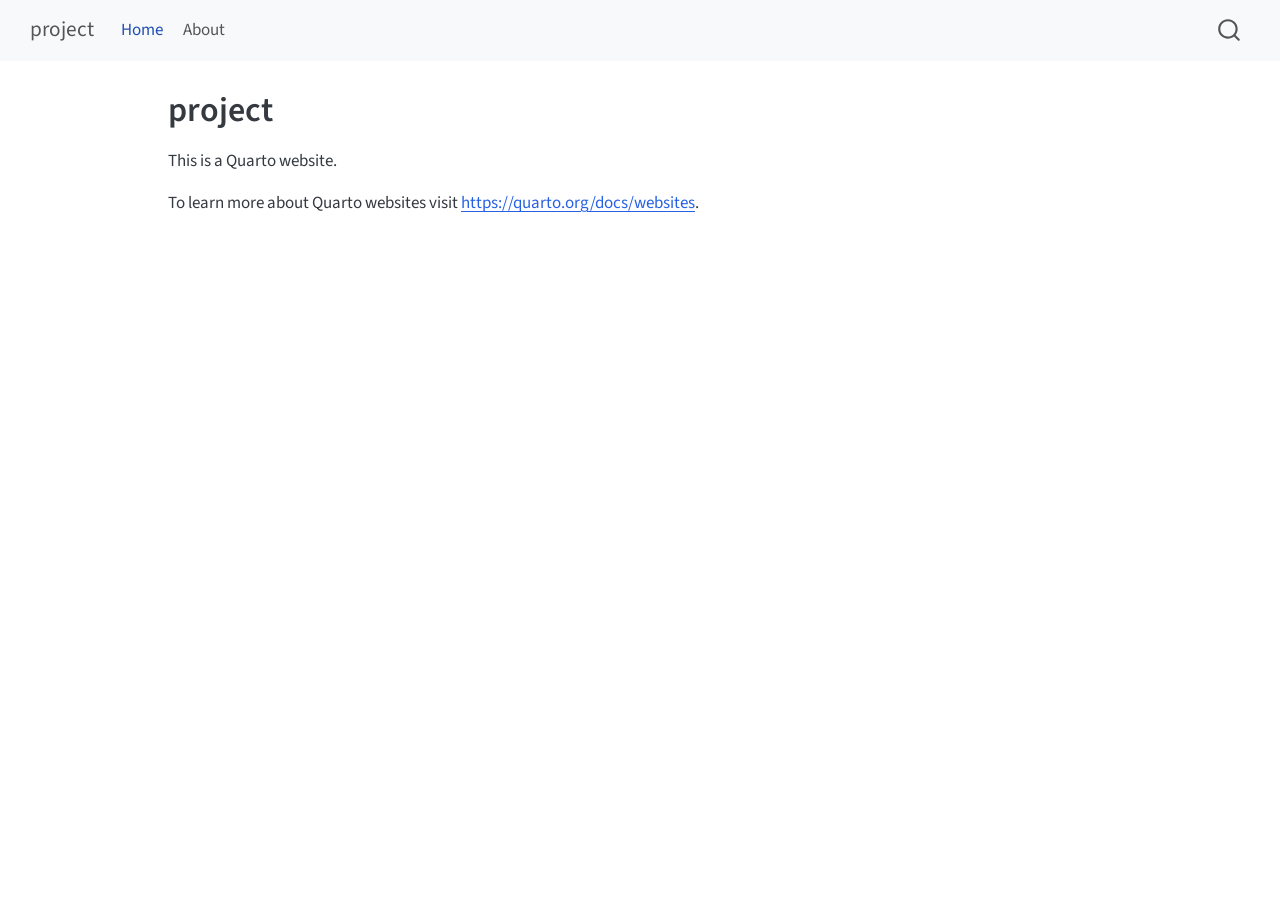
==== docs/index.html @ b856b07a "initial-commit" ====
<!DOCTYPE html>
<html xmlns="http://www.w3.org/1999/xhtml" lang="en" xml:lang="en"><head>

<meta charset="utf-8">
<meta name="generator" content="quarto-1.8.27">

<meta name="viewport" content="width=device-width, initial-scale=1.0, user-scalable=yes">


<title>project</title>
<style>
code{white-space: pre-wrap;}
span.smallcaps{font-variant: small-caps;}
div.columns{display: flex; gap: min(4vw, 1.5em);}
div.column{flex: auto; overflow-x: auto;}
div.hanging-indent{margin-left: 1.5em; text-indent: -1.5em;}
ul.task-list{list-style: none;}
ul.task-list li input[type="checkbox"] {
  width: 0.8em;
  margin: 0 0.8em 0.2em -1em; /* quarto-specific, see https://github.com/quarto-dev/quarto-cli/issues/4556 */ 
  vertical-align: middle;
}
</style>


<script src="site_libs/quarto-nav/quarto-nav.js"></script>
<script src="site_libs/quarto-nav/headroom.min.js"></script>
<script src="site_libs/clipboard/clipboard.min.js"></script>
<script src="site_libs/quarto-search/autocomplete.umd.js"></script>
<script src="site_libs/quarto-search/fuse.min.js"></script>
<script src="site_libs/quarto-search/quarto-search.js"></script>
<meta name="quarto:offset" content="./">
<script src="site_libs/quarto-html/quarto.js" type="module"></script>
<script src="site_libs/quarto-html/tabsets/tabsets.js" type="module"></script>
<script src="site_libs/quarto-html/axe/axe-check.js" type="module"></script>
<script src="site_libs/quarto-html/popper.min.js"></script>
<script src="site_libs/quarto-html/tippy.umd.min.js"></script>
<script src="site_libs/quarto-html/anchor.min.js"></script>
<link href="site_libs/quarto-html/tippy.css" rel="stylesheet">
<link href="site_libs/quarto-html/quarto-syntax-highlighting-ed96de9b727972fe78a7b5d16c58bf87.css" rel="stylesheet" id="quarto-text-highlighting-styles">
<script src="site_libs/bootstrap/bootstrap.min.js"></script>
<link href="site_libs/bootstrap/bootstrap-icons.css" rel="stylesheet">
<link href="site_libs/bootstrap/bootstrap-c82218b12ac0f327fa8bd7d074ce2147.min.css" rel="stylesheet" append-hash="true" id="quarto-bootstrap" data-mode="light">
<script id="quarto-search-options" type="application/json">{
  "location": "navbar",
  "copy-button": false,
  "collapse-after": 3,
  "panel-placement": "end",
  "type": "overlay",
  "limit": 50,
  "keyboard-shortcut": [
    "f",
    "/",
    "s"
  ],
  "show-item-context": false,
  "language": {
    "search-no-results-text": "No results",
    "search-matching-documents-text": "matching documents",
    "search-copy-link-title": "Copy link to search",
    "search-hide-matches-text": "Hide additional matches",
    "search-more-match-text": "more match in this document",
    "search-more-matches-text": "more matches in this document",
    "search-clear-button-title": "Clear",
    "search-text-placeholder": "",
    "search-detached-cancel-button-title": "Cancel",
    "search-submit-button-title": "Submit",
    "search-label": "Search"
  }
}</script>


<link rel="stylesheet" href="styles.css">
</head>

<body class="nav-fixed quarto-light">

<div id="quarto-search-results"></div>
  <header id="quarto-header" class="headroom fixed-top">
    <nav class="navbar navbar-expand-lg " data-bs-theme="dark">
      <div class="navbar-container container-fluid">
      <div class="navbar-brand-container mx-auto">
    <a class="navbar-brand" href="./index.html">
    <span class="navbar-title">project</span>
    </a>
  </div>
            <div id="quarto-search" class="" title="Search"></div>
          <button class="navbar-toggler" type="button" data-bs-toggle="collapse" data-bs-target="#navbarCollapse" aria-controls="navbarCollapse" role="menu" aria-expanded="false" aria-label="Toggle navigation" onclick="if (window.quartoToggleHeadroom) { window.quartoToggleHeadroom(); }">
  <span class="navbar-toggler-icon"></span>
</button>
          <div class="collapse navbar-collapse" id="navbarCollapse">
            <ul class="navbar-nav navbar-nav-scroll me-auto">
  <li class="nav-item">
    <a class="nav-link active" href="./index.html" aria-current="page"> 
<span class="menu-text">Home</span></a>
  </li>  
  <li class="nav-item">
    <a class="nav-link" href="./about.html"> 
<span class="menu-text">About</span></a>
  </li>  
</ul>
          </div> <!-- /navcollapse -->
            <div class="quarto-navbar-tools">
</div>
      </div> <!-- /container-fluid -->
    </nav>
</header>
<!-- content -->
<div id="quarto-content" class="quarto-container page-columns page-rows-contents page-layout-article page-navbar">
<!-- sidebar -->
<!-- margin-sidebar -->
    <div id="quarto-margin-sidebar" class="sidebar margin-sidebar zindex-bottom">
        
    </div>
<!-- main -->
<main class="content" id="quarto-document-content">

<header id="title-block-header" class="quarto-title-block default">
<div class="quarto-title">
<h1 class="title">project</h1>
</div>



<div class="quarto-title-meta">

    
  
    
  </div>
  


</header>


<p>This is a Quarto website.</p>
<p>To learn more about Quarto websites visit <a href="https://quarto.org/docs/websites" class="uri">https://quarto.org/docs/websites</a>.</p>



</main> <!-- /main -->
<script id="quarto-html-after-body" type="application/javascript">
  window.document.addEventListener("DOMContentLoaded", function (event) {
    const icon = "";
    const anchorJS = new window.AnchorJS();
    anchorJS.options = {
      placement: 'right',
      icon: icon
    };
    anchorJS.add('.anchored');
    const isCodeAnnotation = (el) => {
      for (const clz of el.classList) {
        if (clz.startsWith('code-annotation-')) {                     
          return true;
        }
      }
      return false;
    }
    const onCopySuccess = function(e) {
      // button target
      const button = e.trigger;
      // don't keep focus
      button.blur();
      // flash "checked"
      button.classList.add('code-copy-button-checked');
      var currentTitle = button.getAttribute("title");
      button.setAttribute("title", "Copied!");
      let tooltip;
      if (window.bootstrap) {
        button.setAttribute("data-bs-toggle", "tooltip");
        button.setAttribute("data-bs-placement", "left");
        button.setAttribute("data-bs-title", "Copied!");
        tooltip = new bootstrap.Tooltip(button, 
          { trigger: "manual", 
            customClass: "code-copy-button-tooltip",
            offset: [0, -8]});
        tooltip.show();    
      }
      setTimeout(function() {
        if (tooltip) {
          tooltip.hide();
          button.removeAttribute("data-bs-title");
          button.removeAttribute("data-bs-toggle");
          button.removeAttribute("data-bs-placement");
        }
        button.setAttribute("title", currentTitle);
        button.classList.remove('code-copy-button-checked');
      }, 1000);
      // clear code selection
      e.clearSelection();
    }
    const getTextToCopy = function(trigger) {
      const outerScaffold = trigger.parentElement.cloneNode(true);
      const codeEl = outerScaffold.querySelector('code');
      for (const childEl of codeEl.children) {
        if (isCodeAnnotation(childEl)) {
          childEl.remove();
        }
      }
      return codeEl.innerText;
    }
    const clipboard = new window.ClipboardJS('.code-copy-button:not([data-in-quarto-modal])', {
      text: getTextToCopy
    });
    clipboard.on('success', onCopySuccess);
    if (window.document.getElementById('quarto-embedded-source-code-modal')) {
      const clipboardModal = new window.ClipboardJS('.code-copy-button[data-in-quarto-modal]', {
        text: getTextToCopy,
        container: window.document.getElementById('quarto-embedded-source-code-modal')
      });
      clipboardModal.on('success', onCopySuccess);
    }
      var localhostRegex = new RegExp(/^(?:http|https):\/\/localhost\:?[0-9]*\//);
      var mailtoRegex = new RegExp(/^mailto:/);
        var filterRegex = new RegExp('/' + window.location.host + '/');
      var isInternal = (href) => {
          return filterRegex.test(href) || localhostRegex.test(href) || mailtoRegex.test(href);
      }
      // Inspect non-navigation links and adorn them if external
     var links = window.document.querySelectorAll('a[href]:not(.nav-link):not(.navbar-brand):not(.toc-action):not(.sidebar-link):not(.sidebar-item-toggle):not(.pagination-link):not(.no-external):not([aria-hidden]):not(.dropdown-item):not(.quarto-navigation-tool):not(.about-link)');
      for (var i=0; i<links.length; i++) {
        const link = links[i];
        if (!isInternal(link.href)) {
          // undo the damage that might have been done by quarto-nav.js in the case of
          // links that we want to consider external
          if (link.dataset.originalHref !== undefined) {
            link.href = link.dataset.originalHref;
          }
        }
      }
    function tippyHover(el, contentFn, onTriggerFn, onUntriggerFn) {
      const config = {
        allowHTML: true,
        maxWidth: 500,
        delay: 100,
        arrow: false,
        appendTo: function(el) {
            return el.parentElement;
        },
        interactive: true,
        interactiveBorder: 10,
        theme: 'quarto',
        placement: 'bottom-start',
      };
      if (contentFn) {
        config.content = contentFn;
      }
      if (onTriggerFn) {
        config.onTrigger = onTriggerFn;
      }
      if (onUntriggerFn) {
        config.onUntrigger = onUntriggerFn;
      }
      window.tippy(el, config); 
    }
    const noterefs = window.document.querySelectorAll('a[role="doc-noteref"]');
    for (var i=0; i<noterefs.length; i++) {
      const ref = noterefs[i];
      tippyHover(ref, function() {
        // use id or data attribute instead here
        let href = ref.getAttribute('data-footnote-href') || ref.getAttribute('href');
        try { href = new URL(href).hash; } catch {}
        const id = href.replace(/^#\/?/, "");
        const note = window.document.getElementById(id);
        if (note) {
          return note.innerHTML;
        } else {
          return "";
        }
      });
    }
    const xrefs = window.document.querySelectorAll('a.quarto-xref');
    const processXRef = (id, note) => {
      // Strip column container classes
      const stripColumnClz = (el) => {
        el.classList.remove("page-full", "page-columns");
        if (el.children) {
          for (const child of el.children) {
            stripColumnClz(child);
          }
        }
      }
      stripColumnClz(note)
      if (id === null || id.startsWith('sec-')) {
        // Special case sections, only their first couple elements
        const container = document.createElement("div");
        if (note.children && note.children.length > 2) {
          container.appendChild(note.children[0].cloneNode(true));
          for (let i = 1; i < note.children.length; i++) {
            const child = note.children[i];
            if (child.tagName === "P" && child.innerText === "") {
              continue;
            } else {
              container.appendChild(child.cloneNode(true));
              break;
            }
          }
          if (window.Quarto?.typesetMath) {
            window.Quarto.typesetMath(container);
          }
          return container.innerHTML
        } else {
          if (window.Quarto?.typesetMath) {
            window.Quarto.typesetMath(note);
          }
          return note.innerHTML;
        }
      } else {
        // Remove any anchor links if they are present
        const anchorLink = note.querySelector('a.anchorjs-link');
        if (anchorLink) {
          anchorLink.remove();
        }
        if (window.Quarto?.typesetMath) {
          window.Quarto.typesetMath(note);
        }
        if (note.classList.contains("callout")) {
          return note.outerHTML;
        } else {
          return note.innerHTML;
        }
      }
    }
    for (var i=0; i<xrefs.length; i++) {
      const xref = xrefs[i];
      tippyHover(xref, undefined, function(instance) {
        instance.disable();
        let url = xref.getAttribute('href');
        let hash = undefined; 
        if (url.startsWith('#')) {
          hash = url;
        } else {
          try { hash = new URL(url).hash; } catch {}
        }
        if (hash) {
          const id = hash.replace(/^#\/?/, "");
          const note = window.document.getElementById(id);
          if (note !== null) {
            try {
              const html = processXRef(id, note.cloneNode(true));
              instance.setContent(html);
            } finally {
              instance.enable();
              instance.show();
            }
          } else {
            // See if we can fetch this
            fetch(url.split('#')[0])
            .then(res => res.text())
            .then(html => {
              const parser = new DOMParser();
              const htmlDoc = parser.parseFromString(html, "text/html");
              const note = htmlDoc.getElementById(id);
              if (note !== null) {
                const html = processXRef(id, note);
                instance.setContent(html);
              } 
            }).finally(() => {
              instance.enable();
              instance.show();
            });
          }
        } else {
          // See if we can fetch a full url (with no hash to target)
          // This is a special case and we should probably do some content thinning / targeting
          fetch(url)
          .then(res => res.text())
          .then(html => {
            const parser = new DOMParser();
            const htmlDoc = parser.parseFromString(html, "text/html");
            const note = htmlDoc.querySelector('main.content');
            if (note !== null) {
              // This should only happen for chapter cross references
              // (since there is no id in the URL)
              // remove the first header
              if (note.children.length > 0 && note.children[0].tagName === "HEADER") {
                note.children[0].remove();
              }
              const html = processXRef(null, note);
              instance.setContent(html);
            } 
          }).finally(() => {
            instance.enable();
            instance.show();
          });
        }
      }, function(instance) {
      });
    }
        let selectedAnnoteEl;
        const selectorForAnnotation = ( cell, annotation) => {
          let cellAttr = 'data-code-cell="' + cell + '"';
          let lineAttr = 'data-code-annotation="' +  annotation + '"';
          const selector = 'span[' + cellAttr + '][' + lineAttr + ']';
          return selector;
        }
        const selectCodeLines = (annoteEl) => {
          const doc = window.document;
          const targetCell = annoteEl.getAttribute("data-target-cell");
          const targetAnnotation = annoteEl.getAttribute("data-target-annotation");
          const annoteSpan = window.document.querySelector(selectorForAnnotation(targetCell, targetAnnotation));
          const lines = annoteSpan.getAttribute("data-code-lines").split(",");
          const lineIds = lines.map((line) => {
            return targetCell + "-" + line;
          })
          let top = null;
          let height = null;
          let parent = null;
          if (lineIds.length > 0) {
              //compute the position of the single el (top and bottom and make a div)
              const el = window.document.getElementById(lineIds[0]);
              top = el.offsetTop;
              height = el.offsetHeight;
              parent = el.parentElement.parentElement;
            if (lineIds.length > 1) {
              const lastEl = window.document.getElementById(lineIds[lineIds.length - 1]);
              const bottom = lastEl.offsetTop + lastEl.offsetHeight;
              height = bottom - top;
            }
            if (top !== null && height !== null && parent !== null) {
              // cook up a div (if necessary) and position it 
              let div = window.document.getElementById("code-annotation-line-highlight");
              if (div === null) {
                div = window.document.createElement("div");
                div.setAttribute("id", "code-annotation-line-highlight");
                div.style.position = 'absolute';
                parent.appendChild(div);
              }
              div.style.top = top - 2 + "px";
              div.style.height = height + 4 + "px";
              div.style.left = 0;
              let gutterDiv = window.document.getElementById("code-annotation-line-highlight-gutter");
              if (gutterDiv === null) {
                gutterDiv = window.document.createElement("div");
                gutterDiv.setAttribute("id", "code-annotation-line-highlight-gutter");
                gutterDiv.style.position = 'absolute';
                const codeCell = window.document.getElementById(targetCell);
                const gutter = codeCell.querySelector('.code-annotation-gutter');
                gutter.appendChild(gutterDiv);
              }
              gutterDiv.style.top = top - 2 + "px";
              gutterDiv.style.height = height + 4 + "px";
            }
            selectedAnnoteEl = annoteEl;
          }
        };
        const unselectCodeLines = () => {
          const elementsIds = ["code-annotation-line-highlight", "code-annotation-line-highlight-gutter"];
          elementsIds.forEach((elId) => {
            const div = window.document.getElementById(elId);
            if (div) {
              div.remove();
            }
          });
          selectedAnnoteEl = undefined;
        };
          // Handle positioning of the toggle
      window.addEventListener(
        "resize",
        throttle(() => {
          elRect = undefined;
          if (selectedAnnoteEl) {
            selectCodeLines(selectedAnnoteEl);
          }
        }, 10)
      );
      function throttle(fn, ms) {
      let throttle = false;
      let timer;
        return (...args) => {
          if(!throttle) { // first call gets through
              fn.apply(this, args);
              throttle = true;
          } else { // all the others get throttled
              if(timer) clearTimeout(timer); // cancel #2
              timer = setTimeout(() => {
                fn.apply(this, args);
                timer = throttle = false;
              }, ms);
          }
        };
      }
        // Attach click handler to the DT
        const annoteDls = window.document.querySelectorAll('dt[data-target-cell]');
        for (const annoteDlNode of annoteDls) {
          annoteDlNode.addEventListener('click', (event) => {
            const clickedEl = event.target;
            if (clickedEl !== selectedAnnoteEl) {
              unselectCodeLines();
              const activeEl = window.document.querySelector('dt[data-target-cell].code-annotation-active');
              if (activeEl) {
                activeEl.classList.remove('code-annotation-active');
              }
              selectCodeLines(clickedEl);
              clickedEl.classList.add('code-annotation-active');
            } else {
              // Unselect the line
              unselectCodeLines();
              clickedEl.classList.remove('code-annotation-active');
            }
          });
        }
    const findCites = (el) => {
      const parentEl = el.parentElement;
      if (parentEl) {
        const cites = parentEl.dataset.cites;
        if (cites) {
          return {
            el,
            cites: cites.split(' ')
          };
        } else {
          return findCites(el.parentElement)
        }
      } else {
        return undefined;
      }
    };
    var bibliorefs = window.document.querySelectorAll('a[role="doc-biblioref"]');
    for (var i=0; i<bibliorefs.length; i++) {
      const ref = bibliorefs[i];
      const citeInfo = findCites(ref);
      if (citeInfo) {
        tippyHover(citeInfo.el, function() {
          var popup = window.document.createElement('div');
          citeInfo.cites.forEach(function(cite) {
            var citeDiv = window.document.createElement('div');
            citeDiv.classList.add('hanging-indent');
            citeDiv.classList.add('csl-entry');
            var biblioDiv = window.document.getElementById('ref-' + cite);
            if (biblioDiv) {
              citeDiv.innerHTML = biblioDiv.innerHTML;
            }
            popup.appendChild(citeDiv);
          });
          return popup.innerHTML;
        });
      }
    }
  });
  </script>
</div> <!-- /content -->




</body></html>
---- docs/site_libs/quarto-html/tippy.css ----
.tippy-box[data-animation=fade][data-state=hidden]{opacity:0}[data-tippy-root]{max-width:calc(100vw - 10px)}.tippy-box{position:relative;background-color:#333;color:#fff;border-radius:4px;font-size:14px;line-height:1.4;white-space:normal;outline:0;transition-property:transform,visibility,opacity}.tippy-box[data-placement^=top]>.tippy-arrow{bottom:0}.tippy-box[data-placement^=top]>.tippy-arrow:before{bottom:-7px;left:0;border-width:8px 8px 0;border-top-color:initial;transform-origin:center top}.tippy-box[data-placement^=bottom]>.tippy-arrow{top:0}.tippy-box[data-placement^=bottom]>.tippy-arrow:before{top:-7px;left:0;border-width:0 8px 8px;border-bottom-color:initial;transform-origin:center bottom}.tippy-box[data-placement^=left]>.tippy-arrow{right:0}.tippy-box[data-placement^=left]>.tippy-arrow:before{border-width:8px 0 8px 8px;border-left-color:initial;right:-7px;transform-origin:center left}.tippy-box[data-placement^=right]>.tippy-arrow{left:0}.tippy-box[data-placement^=right]>.tippy-arrow:before{left:-7px;border-width:8px 8px 8px 0;border-right-color:initial;transform-origin:center right}.tippy-box[data-inertia][data-state=visible]{transition-timing-function:cubic-bezier(.54,1.5,.38,1.11)}.tippy-arrow{width:16px;height:16px;color:#333}.tippy-arrow:before{content:"";position:absolute;border-color:transparent;border-style:solid}.tippy-content{position:relative;padding:5px 9px;z-index:1}
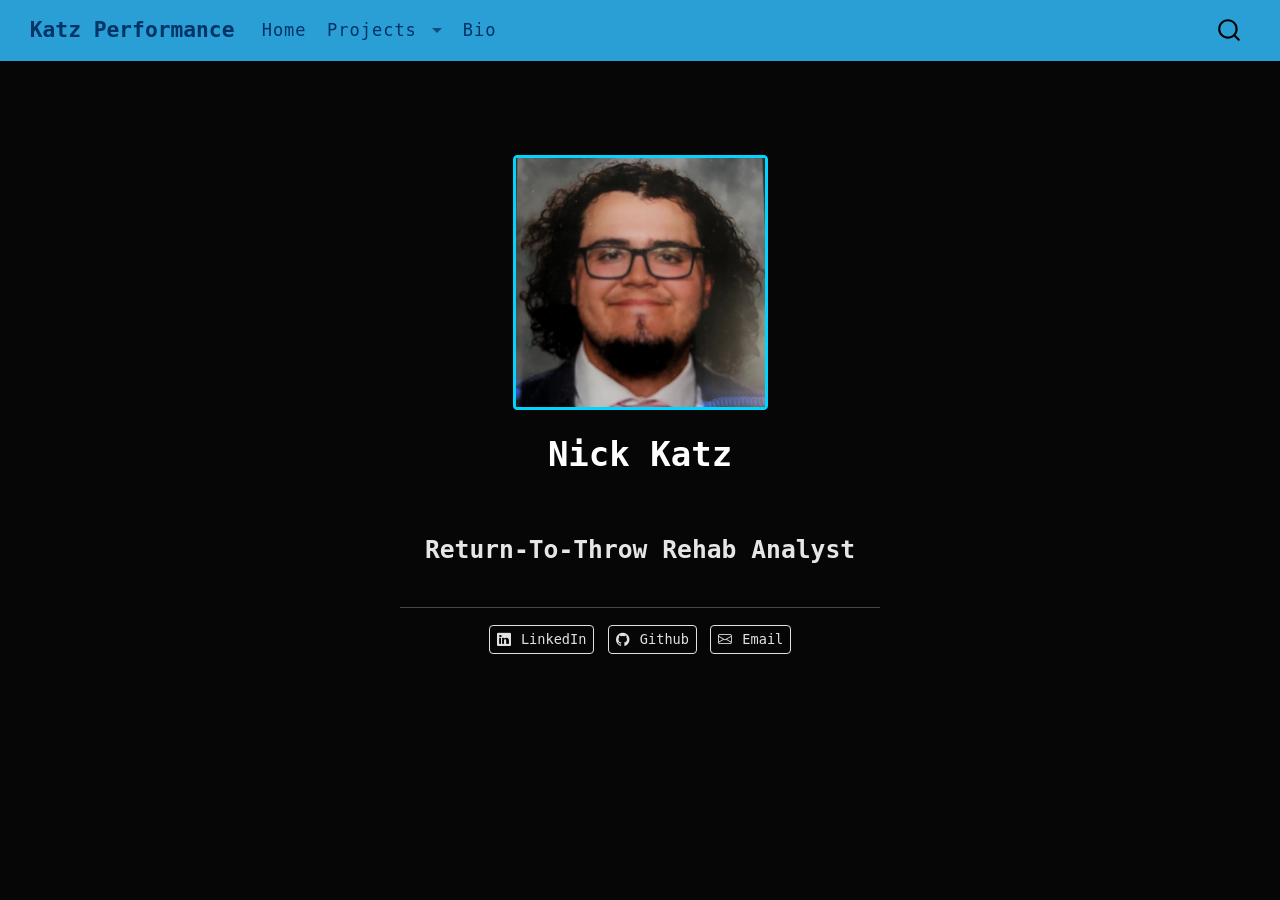
==== commit cf5d7f28: "updated commit" ====
--- a/docs/index.html
+++ b/docs/index.html
@@ -7,7 +7,7 @@
 <meta name="viewport" content="width=device-width, initial-scale=1.0, user-scalable=yes">
 
 
-<title>project</title>
+<title>Nick Katz – Katz Performance</title>
 <style>
 code{white-space: pre-wrap;}
 span.smallcaps{font-variant: small-caps;}
@@ -35,12 +35,11 @@
 <script src="site_libs/quarto-html/axe/axe-check.js" type="module"></script>
 <script src="site_libs/quarto-html/popper.min.js"></script>
 <script src="site_libs/quarto-html/tippy.umd.min.js"></script>
-<script src="site_libs/quarto-html/anchor.min.js"></script>
 <link href="site_libs/quarto-html/tippy.css" rel="stylesheet">
-<link href="site_libs/quarto-html/quarto-syntax-highlighting-ed96de9b727972fe78a7b5d16c58bf87.css" rel="stylesheet" id="quarto-text-highlighting-styles">
+<link href="site_libs/quarto-html/quarto-syntax-highlighting-dark-4d9afe2b8d18ee9fa5d0d57b5ed4214d.css" rel="stylesheet" id="quarto-text-highlighting-styles">
 <script src="site_libs/bootstrap/bootstrap.min.js"></script>
 <link href="site_libs/bootstrap/bootstrap-icons.css" rel="stylesheet">
-<link href="site_libs/bootstrap/bootstrap-c82218b12ac0f327fa8bd7d074ce2147.min.css" rel="stylesheet" append-hash="true" id="quarto-bootstrap" data-mode="light">
+<link href="site_libs/bootstrap/bootstrap-028e46e367ae07a142f5da7c321a5e4a.min.css" rel="stylesheet" append-hash="true" id="quarto-bootstrap" data-mode="dark">
 <script id="quarto-search-options" type="application/json">{
   "location": "navbar",
   "copy-button": false,
@@ -73,7 +72,7 @@
 <link rel="stylesheet" href="styles.css">
 </head>
 
-<body class="nav-fixed quarto-light">
+<body class="nav-fixed fullcontent quarto-light">
 
 <div id="quarto-search-results"></div>
   <header id="quarto-header" class="headroom fixed-top">
@@ -81,7 +80,7 @@
       <div class="navbar-container container-fluid">
       <div class="navbar-brand-container mx-auto">
     <a class="navbar-brand" href="./index.html">
-    <span class="navbar-title">project</span>
+    <span class="navbar-title">Katz Performance</span>
     </a>
   </div>
             <div id="quarto-search" class="" title="Search"></div>
@@ -94,9 +93,28 @@
     <a class="nav-link active" href="./index.html" aria-current="page"> 
 <span class="menu-text">Home</span></a>
   </li>  
+  <li class="nav-item dropdown ">
+    <a class="nav-link dropdown-toggle" href="#" id="nav-menu-projects" role="link" data-bs-toggle="dropdown" aria-expanded="false">
+ <span class="menu-text">Projects</span>
+    </a>
+    <ul class="dropdown-menu" aria-labelledby="nav-menu-projects">    
+        <li>
+    <a class="dropdown-item" href="./class-projects.qmd">
+ <span class="dropdown-text">CMSC 405 Projects</span></a>
+  </li>  
+        <li>
+    <a class="dropdown-item" href="./general-projects.qmd">
+ <span class="dropdown-text">Case Studies</span></a>
+  </li>  
+        <li>
+    <a class="dropdown-item" href="./research-projects.qmd">
+ <span class="dropdown-text">Formal Research Projects</span></a>
+  </li>  
+    </ul>
+  </li>
   <li class="nav-item">
     <a class="nav-link" href="./about.html"> 
-<span class="menu-text">About</span></a>
+<span class="menu-text">Bio</span></a>
   </li>  
 </ul>
           </div> <!-- /navcollapse -->
@@ -109,46 +127,43 @@
 <div id="quarto-content" class="quarto-container page-columns page-rows-contents page-layout-article page-navbar">
 <!-- sidebar -->
 <!-- margin-sidebar -->
-    <div id="quarto-margin-sidebar" class="sidebar margin-sidebar zindex-bottom">
-        
-    </div>
+    
 <!-- main -->
-<main class="content" id="quarto-document-content">
-
-<header id="title-block-header" class="quarto-title-block default">
+<div class="quarto-about-jolla">
+  <img src="images/profile.jpg" class="about-image
+  rounded " style="width: 15em;">
+ <header id="title-block-header" class="quarto-title-block default">
 <div class="quarto-title">
-<h1 class="title">project</h1>
+<h1 class="title">Nick Katz</h1>
 </div>
-
-
-
 <div class="quarto-title-meta">
-
-    
-  
-    
   </div>
-  
-
-
-</header>
-
-
-<p>This is a Quarto website.</p>
-<p>To learn more about Quarto websites visit <a href="https://quarto.org/docs/websites" class="uri">https://quarto.org/docs/websites</a>.</p>
-
-
-
-</main> <!-- /main -->
+</header><main class="content" id="quarto-document-content">
+<section id="return-to-throw-rehab-analyst" class="level3">
+<h3 data-anchor-id="return-to-throw-rehab-analyst">Return-To-Throw Rehab Analyst</h3>
+
+
+</section>
+</main> 
+  <hr class="about-sep">
+   <div class="about-links">
+  <a href="https://www.linkedin.com/in/nick-katz-97bb04255/" class="about-link" rel="" target="">
+    <i class="bi bi-linkedin"></i>
+     <span class="about-link-text">LinkedIn</span>
+  </a>
+  <a href="https://github.com/nickkatz625" class="about-link" rel="" target="">
+    <i class="bi bi-github"></i>
+     <span class="about-link-text">Github</span>
+  </a>
+  <a href="mailto:nickkatz575@gmail.com" class="about-link" rel="" target="">
+    <i class="bi bi-envelope"></i>
+     <span class="about-link-text">Email</span>
+  </a>
+</div>
+</div>
+ <!-- /main -->
 <script id="quarto-html-after-body" type="application/javascript">
   window.document.addEventListener("DOMContentLoaded", function (event) {
-    const icon = "";
-    const anchorJS = new window.AnchorJS();
-    anchorJS.options = {
-      placement: 'right',
-      icon: icon
-    };
-    anchorJS.add('.anchored');
     const isCodeAnnotation = (el) => {
       for (const clz of el.classList) {
         if (clz.startsWith('code-annotation-')) {                     
--- a/docs/site_libs/quarto-html/quarto-syntax-highlighting-dark-4d9afe2b8d18ee9fa5d0d57b5ed4214d.css
+++ b/docs/site_libs/quarto-html/quarto-syntax-highlighting-dark-4d9afe2b8d18ee9fa5d0d57b5ed4214d.css
@@ -0,0 +1,219 @@
+/* quarto syntax highlight colors */
+:root {
+  --quarto-hl-al-color: #f07178;
+  --quarto-hl-an-color: #d4d0ab;
+  --quarto-hl-at-color: #00e0e0;
+  --quarto-hl-bn-color: #d4d0ab;
+  --quarto-hl-bu-color: #abe338;
+  --quarto-hl-ch-color: #abe338;
+  --quarto-hl-co-color: #f8f8f2;
+  --quarto-hl-cv-color: #ffd700;
+  --quarto-hl-cn-color: #ffd700;
+  --quarto-hl-cf-color: #ffa07a;
+  --quarto-hl-dt-color: #ffa07a;
+  --quarto-hl-dv-color: #d4d0ab;
+  --quarto-hl-do-color: #f8f8f2;
+  --quarto-hl-er-color: #f07178;
+  --quarto-hl-ex-color: #00e0e0;
+  --quarto-hl-fl-color: #d4d0ab;
+  --quarto-hl-fu-color: #ffa07a;
+  --quarto-hl-im-color: #abe338;
+  --quarto-hl-in-color: #d4d0ab;
+  --quarto-hl-kw-color: #ffa07a;
+  --quarto-hl-op-color: #ffa07a;
+  --quarto-hl-ot-color: #00e0e0;
+  --quarto-hl-pp-color: #dcc6e0;
+  --quarto-hl-re-color: #00e0e0;
+  --quarto-hl-sc-color: #abe338;
+  --quarto-hl-ss-color: #abe338;
+  --quarto-hl-st-color: #abe338;
+  --quarto-hl-va-color: #00e0e0;
+  --quarto-hl-vs-color: #abe338;
+  --quarto-hl-wa-color: #dcc6e0;
+}
+
+/* other quarto variables */
+:root {
+  --quarto-font-monospace: SFMono-Regular, Menlo, Monaco, Consolas, "Liberation Mono", "Courier New", monospace;
+}
+
+/* syntax highlight based on Pandoc's rules */
+pre > code.sourceCode > span {
+  color: #f8f8f2;
+}
+
+code.sourceCode > span {
+  color: #f8f8f2;
+}
+
+div.sourceCode,
+div.sourceCode pre.sourceCode {
+  color: #f8f8f2;
+}
+
+/* Normal */
+code span {
+  color: #f8f8f2;
+}
+
+/* Alert */
+code span.al {
+  color: #f07178;
+}
+
+/* Annotation */
+code span.an {
+  color: #d4d0ab;
+}
+
+/* Attribute */
+code span.at {
+  color: #00e0e0;
+}
+
+/* BaseN */
+code span.bn {
+  color: #d4d0ab;
+}
+
+/* BuiltIn */
+code span.bu {
+  color: #abe338;
+}
+
+/* ControlFlow */
+code span.cf {
+  font-weight: bold;
+  color: #ffa07a;
+}
+
+/* Char */
+code span.ch {
+  color: #abe338;
+}
+
+/* Constant */
+code span.cn {
+  color: #ffd700;
+}
+
+/* Comment */
+code span.co {
+  font-style: italic;
+  color: #f8f8f2;
+}
+
+/* CommentVar */
+code span.cv {
+  color: #ffd700;
+}
+
+/* Documentation */
+code span.do {
+  color: #f8f8f2;
+}
+
+/* DataType */
+code span.dt {
+  color: #ffa07a;
+}
+
+/* DecVal */
+code span.dv {
+  color: #d4d0ab;
+}
+
+/* Error */
+code span.er {
+  color: #f07178;
+  text-decoration: underline;
+}
+
+/* Extension */
+code span.ex {
+  font-weight: bold;
+  color: #00e0e0;
+}
+
+/* Float */
+code span.fl {
+  color: #d4d0ab;
+}
+
+/* Function */
+code span.fu {
+  color: #ffa07a;
+}
+
+/* Import */
+code span.im {
+  color: #abe338;
+}
+
+/* Information */
+code span.in {
+  color: #d4d0ab;
+}
+
+/* Keyword */
+code span.kw {
+  font-weight: bold;
+  color: #ffa07a;
+}
+
+/* Operator */
+code span.op {
+  color: #ffa07a;
+}
+
+/* Other */
+code span.ot {
+  color: #00e0e0;
+}
+
+/* Preprocessor */
+code span.pp {
+  color: #dcc6e0;
+}
+
+/* RegionMarker */
+code span.re {
+  background-color: #f8f8f2;
+  color: #00e0e0;
+}
+
+/* SpecialChar */
+code span.sc {
+  color: #abe338;
+}
+
+/* SpecialString */
+code span.ss {
+  color: #abe338;
+}
+
+/* String */
+code span.st {
+  color: #abe338;
+}
+
+/* Variable */
+code span.va {
+  color: #00e0e0;
+}
+
+/* VerbatimString */
+code span.vs {
+  color: #abe338;
+}
+
+/* Warning */
+code span.wa {
+  color: #dcc6e0;
+}
+
+.prevent-inlining {
+  content: "</";
+}
+
+/*# sourceMappingURL=86edf53ecdff796acf02dbceed379426.css.map */
--- a/docs/styles.css
+++ b/docs/styles.css
@@ -0,0 +1,47 @@
+/* Font settings */
+body, 
+p, 
+li, 
+h1, 
+h2, 
+h3, 
+h4, 
+h5, 
+h6, 
+.navbar, 
+.nav-link, 
+.navbar-brand {
+  font-family: 'Roboto Mono', monospace !important;
+}
+.quarto-about-jolla .about-image {
+  border: 3px solid #00d4ff !important; /* image border */
+  box-shadow: none !important;           
+  border-radius: 10px;                   
+}
+.navbar-brand {
+  color: #003366 !important; /* tile of nav bar */
+  font-weight: bold !important;
+}
+
+
+.navbar-nav .nav-link {
+  color: #003366 !important; /* links / pages */
+  letter-spacing: 1px;
+}
+
+/* Hover effect for the labels */
+.navbar-nav .nav-link:hover {
+  color: #CC0066 !important; 
+  text-shadow: 0 0 5px #CC0066;
+}
+
+/* This targets all paragraph text and headers in the body */
+body {
+  color: #ffffff !important; /* Pure White */
+}
+
+/* If you want the specific intro text even brighter */
+.white-text {
+  color: white !important;
+}
+
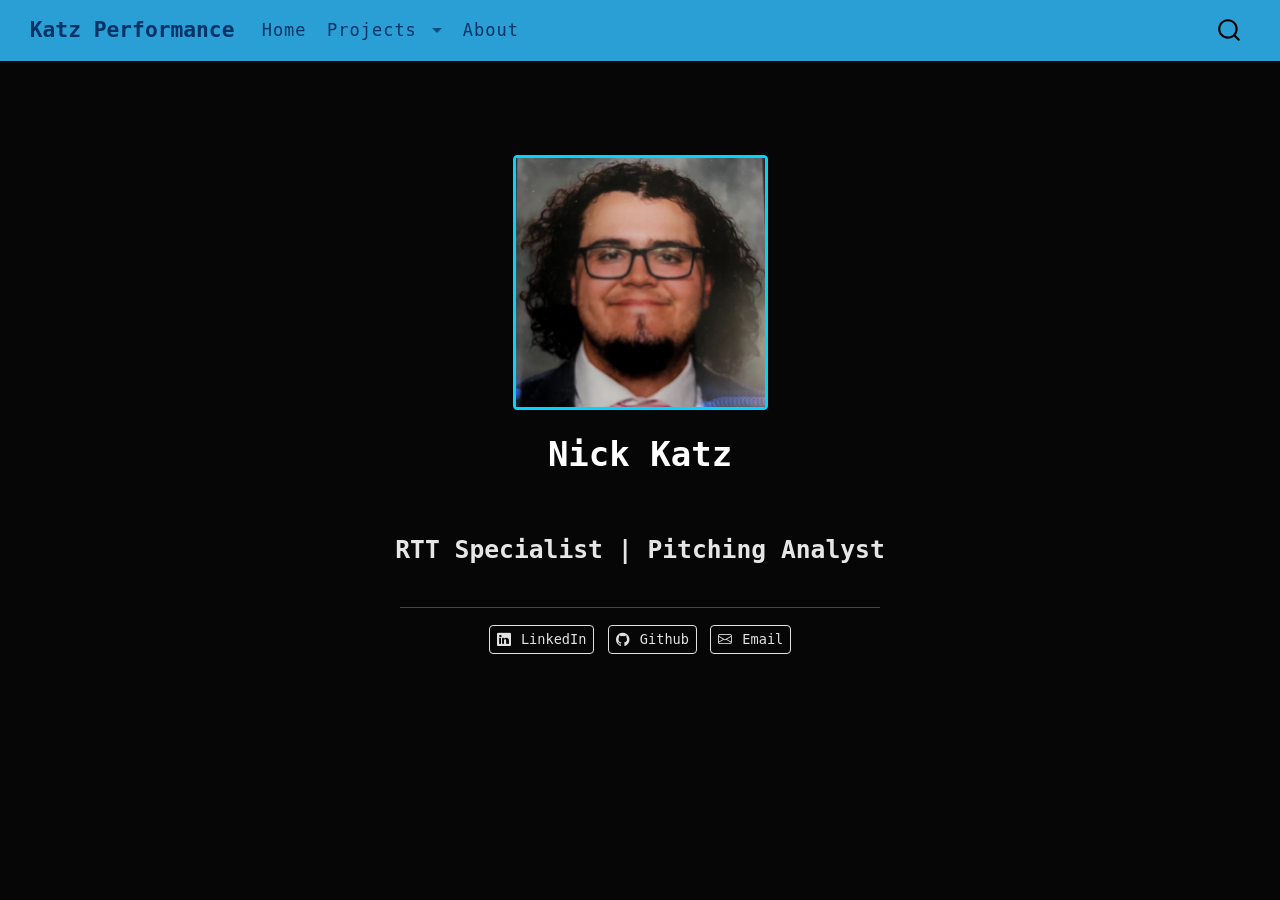
==== commit 4b9a1cd9: "changed style, landing page" ====
--- a/docs/index.html
+++ b/docs/index.html
@@ -114,7 +114,7 @@
   </li>
   <li class="nav-item">
     <a class="nav-link" href="./about.html"> 
-<span class="menu-text">Bio</span></a>
+<span class="menu-text">About</span></a>
   </li>  
 </ul>
           </div> <!-- /navcollapse -->
@@ -139,8 +139,8 @@
 <div class="quarto-title-meta">
   </div>
 </header><main class="content" id="quarto-document-content">
-<section id="return-to-throw-rehab-analyst" class="level3">
-<h3 data-anchor-id="return-to-throw-rehab-analyst">Return-To-Throw Rehab Analyst</h3>
+<section id="rtt-specialist-pitching-analyst" class="level3">
+<h3 data-anchor-id="rtt-specialist-pitching-analyst">RTT Specialist | Pitching Analyst</h3>
 
 
 </section>
--- a/docs/styles.css
+++ b/docs/styles.css
@@ -40,7 +40,6 @@
   color: #ffffff !important; /* Pure White */
 }
 
-/* If you want the specific intro text even brighter */
 .white-text {
   color: white !important;
 }
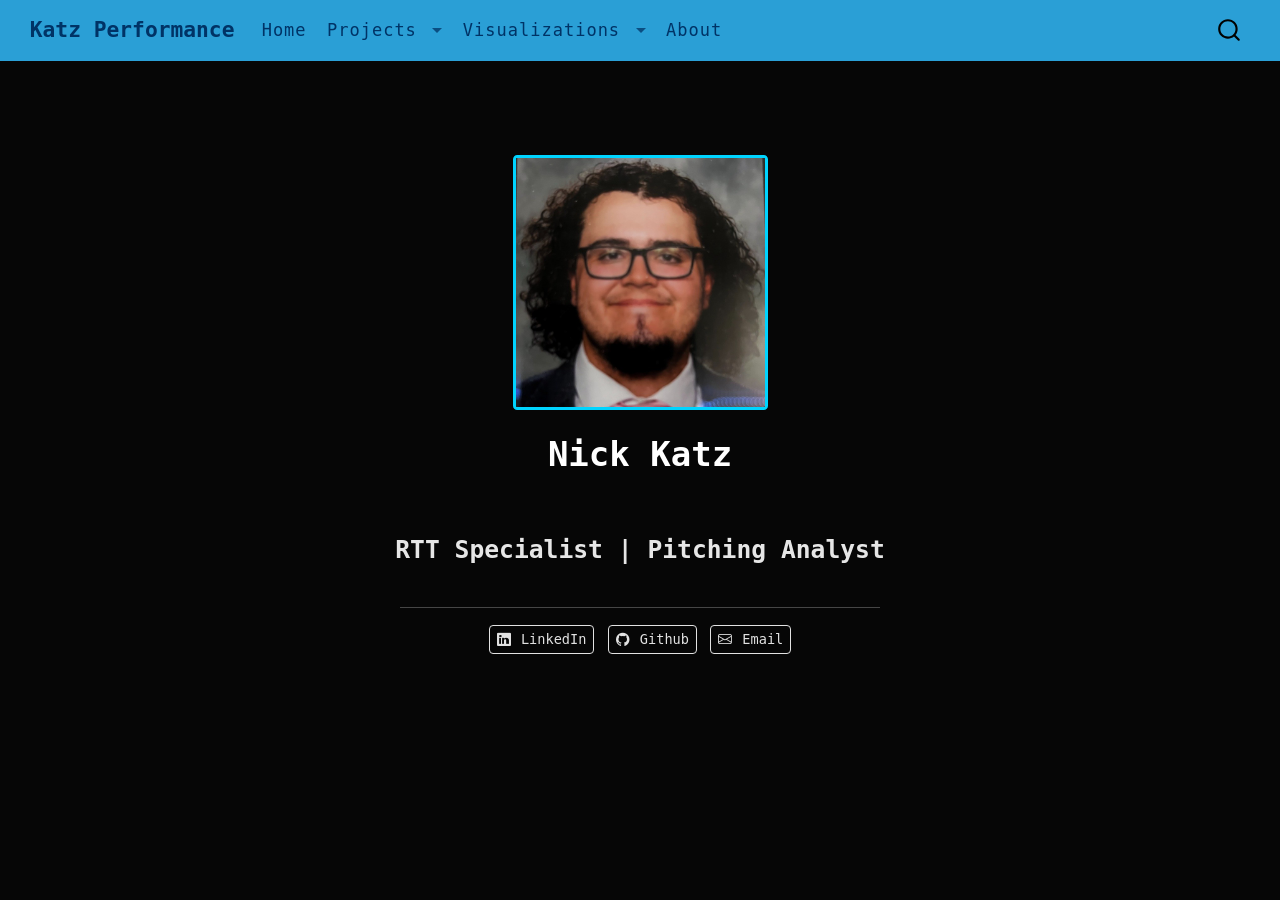
==== commit deab9b1d: "added force plate page, with images and link to shiny app" ====
--- a/docs/index.html
+++ b/docs/index.html
@@ -103,12 +103,23 @@
  <span class="dropdown-text">CMSC 405 Projects</span></a>
   </li>  
         <li>
-    <a class="dropdown-item" href="./general-projects.qmd">
- <span class="dropdown-text">Case Studies</span></a>
+    <a class="dropdown-item" href="./ml-projects.html">
+ <span class="dropdown-text">ML Projects</span></a>
   </li>  
         <li>
     <a class="dropdown-item" href="./research-projects.qmd">
  <span class="dropdown-text">Formal Research Projects</span></a>
+  </li>  
+    </ul>
+  </li>
+  <li class="nav-item dropdown ">
+    <a class="nav-link dropdown-toggle" href="#" id="nav-menu-visualizations" role="link" data-bs-toggle="dropdown" aria-expanded="false">
+ <span class="menu-text">Visualizations</span>
+    </a>
+    <ul class="dropdown-menu" aria-labelledby="nav-menu-visualizations">    
+        <li>
+    <a class="dropdown-item" href="./force-plate.html">
+ <span class="dropdown-text">Force Plate Analysis</span></a>
   </li>  
     </ul>
   </li>
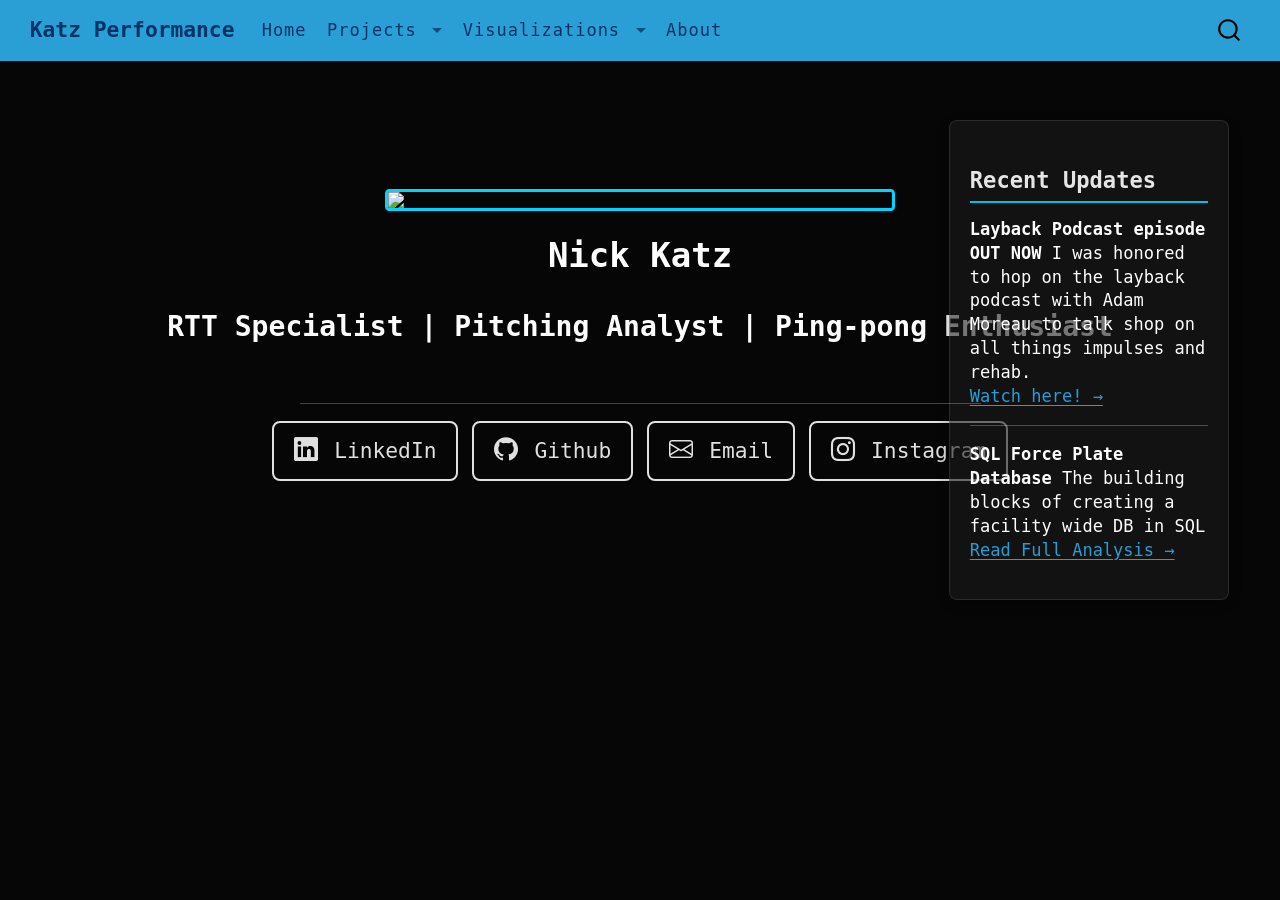
==== commit 6b9e3d0d: "updated profile image, ladning page" ====
--- a/docs/index.html
+++ b/docs/index.html
@@ -72,7 +72,7 @@
 <link rel="stylesheet" href="styles.css">
 </head>
 
-<body class="nav-fixed fullcontent quarto-light">
+<body class="nav-fixed quarto-light">
 
 <div id="quarto-search-results"></div>
   <header id="quarto-header" class="headroom fixed-top">
@@ -99,7 +99,7 @@
     </a>
     <ul class="dropdown-menu" aria-labelledby="nav-menu-projects">    
         <li>
-    <a class="dropdown-item" href="./class-projects.qmd">
+    <a class="dropdown-item" href="./class-projects.html">
  <span class="dropdown-text">CMSC 405 Projects</span></a>
   </li>  
         <li>
@@ -135,23 +135,30 @@
     </nav>
 </header>
 <!-- content -->
-<div id="quarto-content" class="quarto-container page-columns page-rows-contents page-layout-article page-navbar">
+<div id="quarto-content" class="quarto-container page-columns page-rows-contents page-layout-full page-navbar">
 <!-- sidebar -->
 <!-- margin-sidebar -->
     
 <!-- main -->
-<div class="quarto-about-jolla">
-  <img src="images/profile.jpg" class="about-image
-  rounded " style="width: 15em;">
+<div class="quarto-about-jolla column-page">
+  <img src="images/_DSC3439.jpg" class="about-image
+  rounded " style="width: 30em;">
  <header id="title-block-header" class="quarto-title-block default">
 <div class="quarto-title">
 <h1 class="title">Nick Katz</h1>
 </div>
-<div class="quarto-title-meta">
+<div class="quarto-title-meta column-page">
   </div>
-</header><main class="content" id="quarto-document-content">
-<section id="rtt-specialist-pitching-analyst" class="level3">
-<h3 data-anchor-id="rtt-specialist-pitching-analyst">RTT Specialist | Pitching Analyst</h3>
+</header><main class="content column-page" id="quarto-document-content">
+<section id="rtt-specialist-pitching-analyst-ping-pong-enthusiast" class="level2">
+<h2 data-anchor-id="rtt-specialist-pitching-analyst-ping-pong-enthusiast">RTT Specialist | Pitching Analyst | Ping-pong Enthusiast</h2>
+<section id="recent-updates" class="level3 recent-news-panel">
+<h3 data-anchor-id="recent-updates">Recent Updates</h3>
+<p><strong>Layback Podcast episode OUT NOW</strong> I was honored to hop on the layback podcast with Adam Moreau to talk shop on all things impulses and rehab.<br>
+<a href="https://youtu.be/XVqAdkR39-M?si=SxaqlieEFDToBfvN">Watch here! →</a></p>
+<hr>
+<p><strong>SQL Force Plate Database</strong> The building blocks of creating a facility wide DB in SQL <a href="#">Read Full Analysis →</a></p>
+</section>
 
 
 </section>
@@ -169,6 +176,10 @@
   <a href="mailto:nickkatz575@gmail.com" class="about-link" rel="" target="">
     <i class="bi bi-envelope"></i>
      <span class="about-link-text">Email</span>
+  </a>
+  <a href="https://www.instagram.com/katzperformanceandtraining/" class="about-link" rel="" target="">
+    <i class="bi bi-instagram"></i>
+     <span class="about-link-text">Instagram</span>
   </a>
 </div>
 </div>
--- a/docs/styles.css
+++ b/docs/styles.css
@@ -44,3 +44,56 @@
   color: white !important;
 }
 
+/* --- 1. Make the Jolla Social Links & Icons Bigger --- */
+.quarto-about-jolla .about-links .about-link {
+  font-size: 1.25rem !important;      /* Makes button text noticeably larger */
+  padding: 10px 20px !important;     /* Gives buttons a more substantial footprint */
+  border-width: 2px !important;      /* Makes the outline ring pop */
+  border-radius: 8px !important;
+}
+
+.quarto-about-jolla .about-links .about-link i {
+  font-size: 1.4rem !important;      /* Increases the scale of the icon symbols natively */
+  margin-right: 6px;
+}
+
+/* --- 2. Move the Recent News Block to a Sidebar Panel --- */
+@media (min-width: 992px) {
+  /* Only shifts to a sidebar on desktop screens to protect mobile display */
+  .recent-news-panel {
+    position: absolute;
+    top: 120px;
+    right: 4%;
+    width: 280px;
+    background-color: rgba(30, 30, 30, 0.6);
+    border: 1px solid rgba(255, 255, 255, 0.1);
+    border-radius: 8px;
+    padding: 20px;
+    box-shadow: 0 4px 15px rgba(0, 0, 0, 0.3);
+    text-align: left;
+  }
+  
+  .recent-news-panel h3 {
+    font-size: 1.3rem !important;
+    border-bottom: 2px solid #00d4ff;
+    padding-bottom: 8px;
+    margin-bottom: 15px;
+  }
+  
+  .recent-news-panel p, .recent-news-panel strong {
+    font-size: 1rem !important;
+    line-height: 1.4;
+  }
+}
+
+@media (max-width: 991px) {
+  /* On mobile screens, beautifully formats it as a neat banner below your profile bio */
+  .recent-news-panel {
+    margin-top: 40px;
+    background-color: rgba(30, 30, 30, 0.4);
+    border: 1px solid rgba(255, 255, 255, 0.1);
+    border-radius: 8px;
+    padding: 20px;
+    text-align: left;
+  }
+}
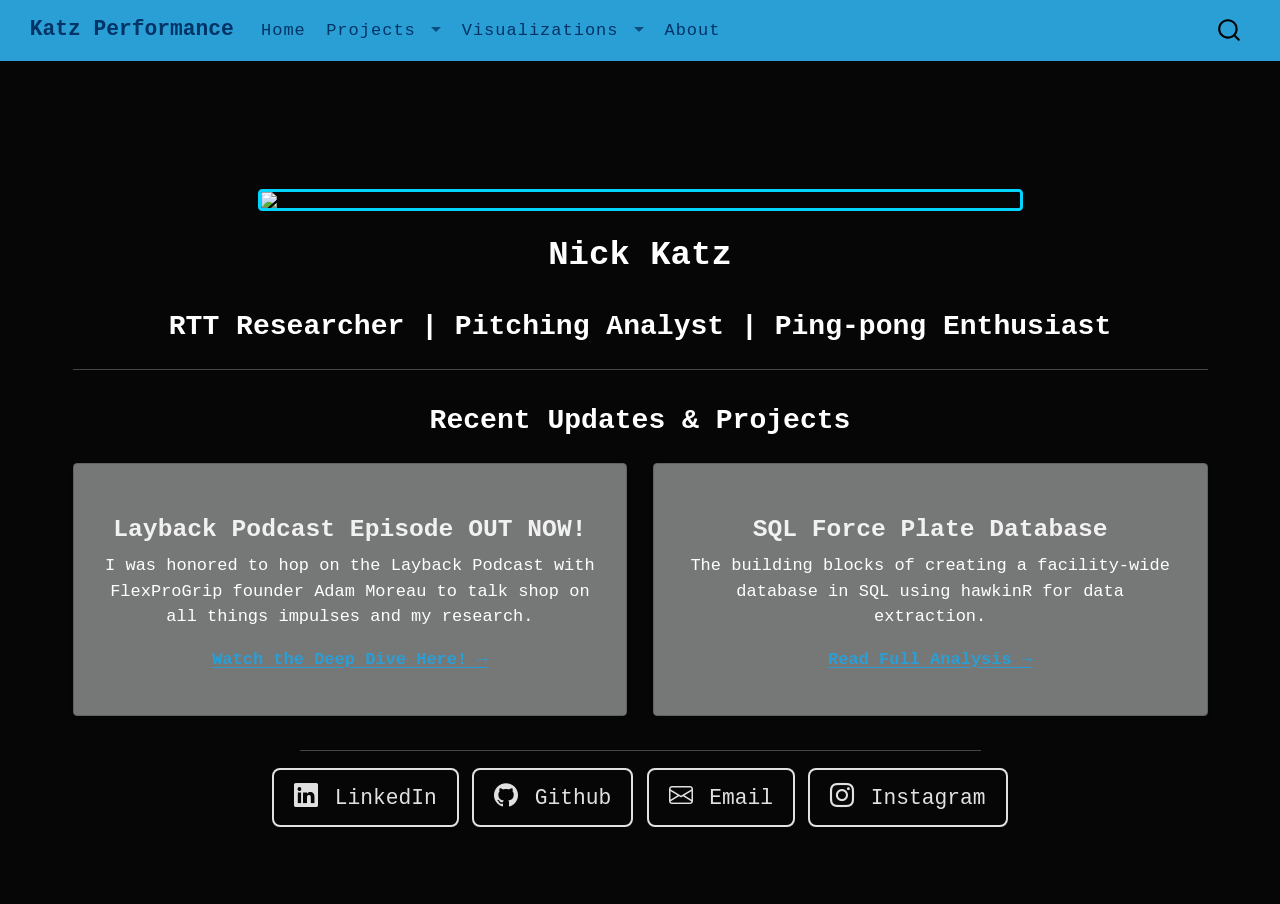
==== commit 3cadc3b2: "updated index and about" ====
--- a/docs/index.html
+++ b/docs/index.html
@@ -107,7 +107,7 @@
  <span class="dropdown-text">ML Projects</span></a>
   </li>  
         <li>
-    <a class="dropdown-item" href="./research-projects.qmd">
+    <a class="dropdown-item" href="./research-projects.html">
  <span class="dropdown-text">Formal Research Projects</span></a>
   </li>  
     </ul>
@@ -142,7 +142,7 @@
 <!-- main -->
 <div class="quarto-about-jolla column-page">
   <img src="images/_DSC3439.jpg" class="about-image
-  rounded " style="width: 30em;">
+  rounded " style="width: 45em;">
  <header id="title-block-header" class="quarto-title-block default">
 <div class="quarto-title">
 <h1 class="title">Nick Katz</h1>
@@ -150,15 +150,28 @@
 <div class="quarto-title-meta column-page">
   </div>
 </header><main class="content column-page" id="quarto-document-content">
-<section id="rtt-specialist-pitching-analyst-ping-pong-enthusiast" class="level2">
-<h2 data-anchor-id="rtt-specialist-pitching-analyst-ping-pong-enthusiast">RTT Specialist | Pitching Analyst | Ping-pong Enthusiast</h2>
-<section id="recent-updates" class="level3 recent-news-panel">
-<h3 data-anchor-id="recent-updates">Recent Updates</h3>
-<p><strong>Layback Podcast episode OUT NOW</strong> I was honored to hop on the layback podcast with Adam Moreau to talk shop on all things impulses and rehab.<br>
-<a href="https://youtu.be/XVqAdkR39-M?si=SxaqlieEFDToBfvN">Watch here! →</a></p>
+<section id="rtt-researcher-pitching-analyst-ping-pong-enthusiast" class="level2">
+<h2 data-anchor-id="rtt-researcher-pitching-analyst-ping-pong-enthusiast">RTT Researcher | Pitching Analyst | Ping-pong Enthusiast</h2>
 <hr>
-<p><strong>SQL Force Plate Database</strong> The building blocks of creating a facility wide DB in SQL <a href="#">Read Full Analysis →</a></p>
 </section>
+<section id="recent-updates-projects" class="level2">
+<h2 data-anchor-id="recent-updates-projects">Recent Updates &amp; Projects</h2>
+<div class="grid">
+<div class="g-col-12 g-col-md-6">
+<section id="layback-podcast-episode-out-now" class="level3 card p-4 shadow-sm bg-light">
+<h3 data-anchor-id="layback-podcast-episode-out-now">Layback Podcast Episode OUT NOW!</h3>
+<p>I was honored to hop on the Layback Podcast with FlexProGrip founder Adam Moreau to talk shop on all things impulses and my research.</p>
+<p><a href="https://youtu.be/XVqAdkR39-M?si=SxaqlieEFDToBfvN"><strong>Watch the Deep Dive Here! →</strong></a></p>
+</section>
+</div>
+<div class="g-col-12 g-col-md-6">
+<section id="sql-force-plate-database" class="level3 card p-4 shadow-sm bg-light">
+<h3 data-anchor-id="sql-force-plate-database">SQL Force Plate Database</h3>
+<p>The building blocks of creating a facility-wide database in SQL using hawkinR for data extraction.</p>
+<p><a href="./class-projects.html#sql-database"><strong>Read Full Analysis →</strong></a></p>
+</section>
+</div>
+</div>
 
 
 </section>
